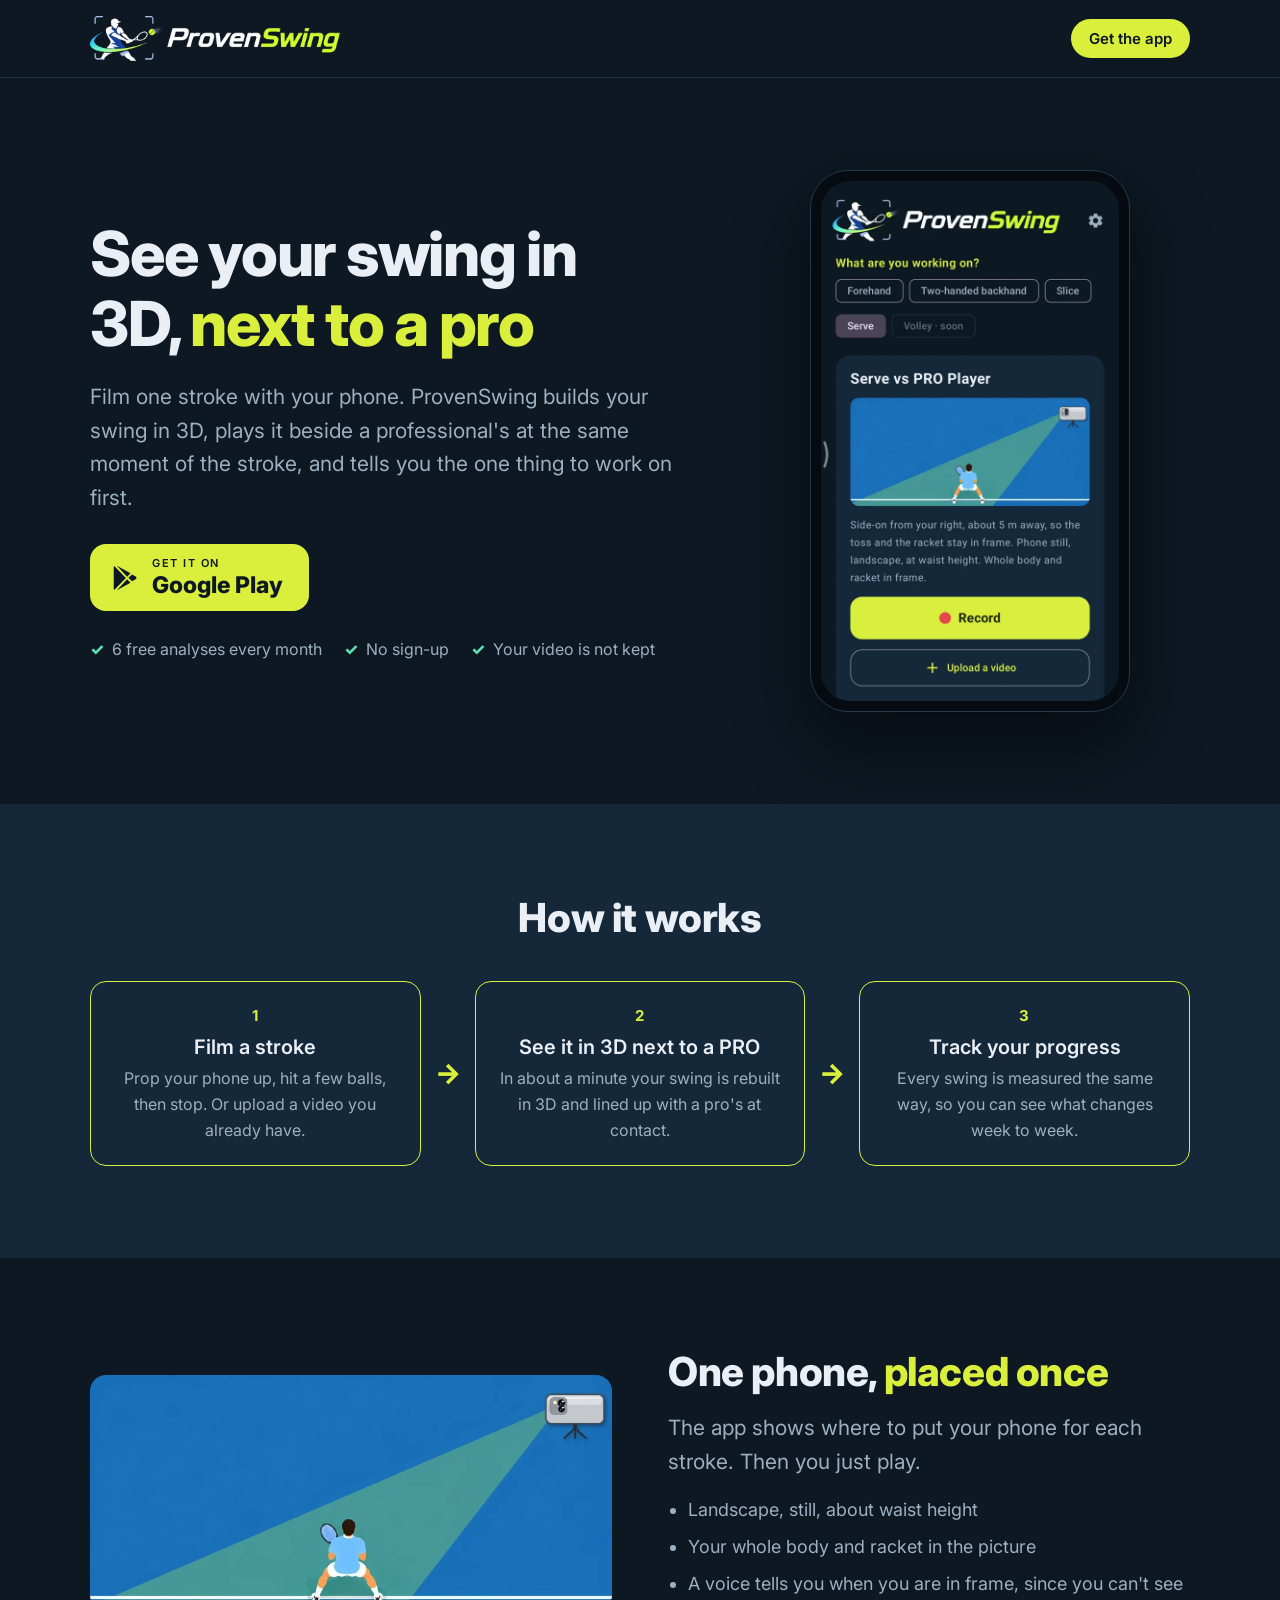
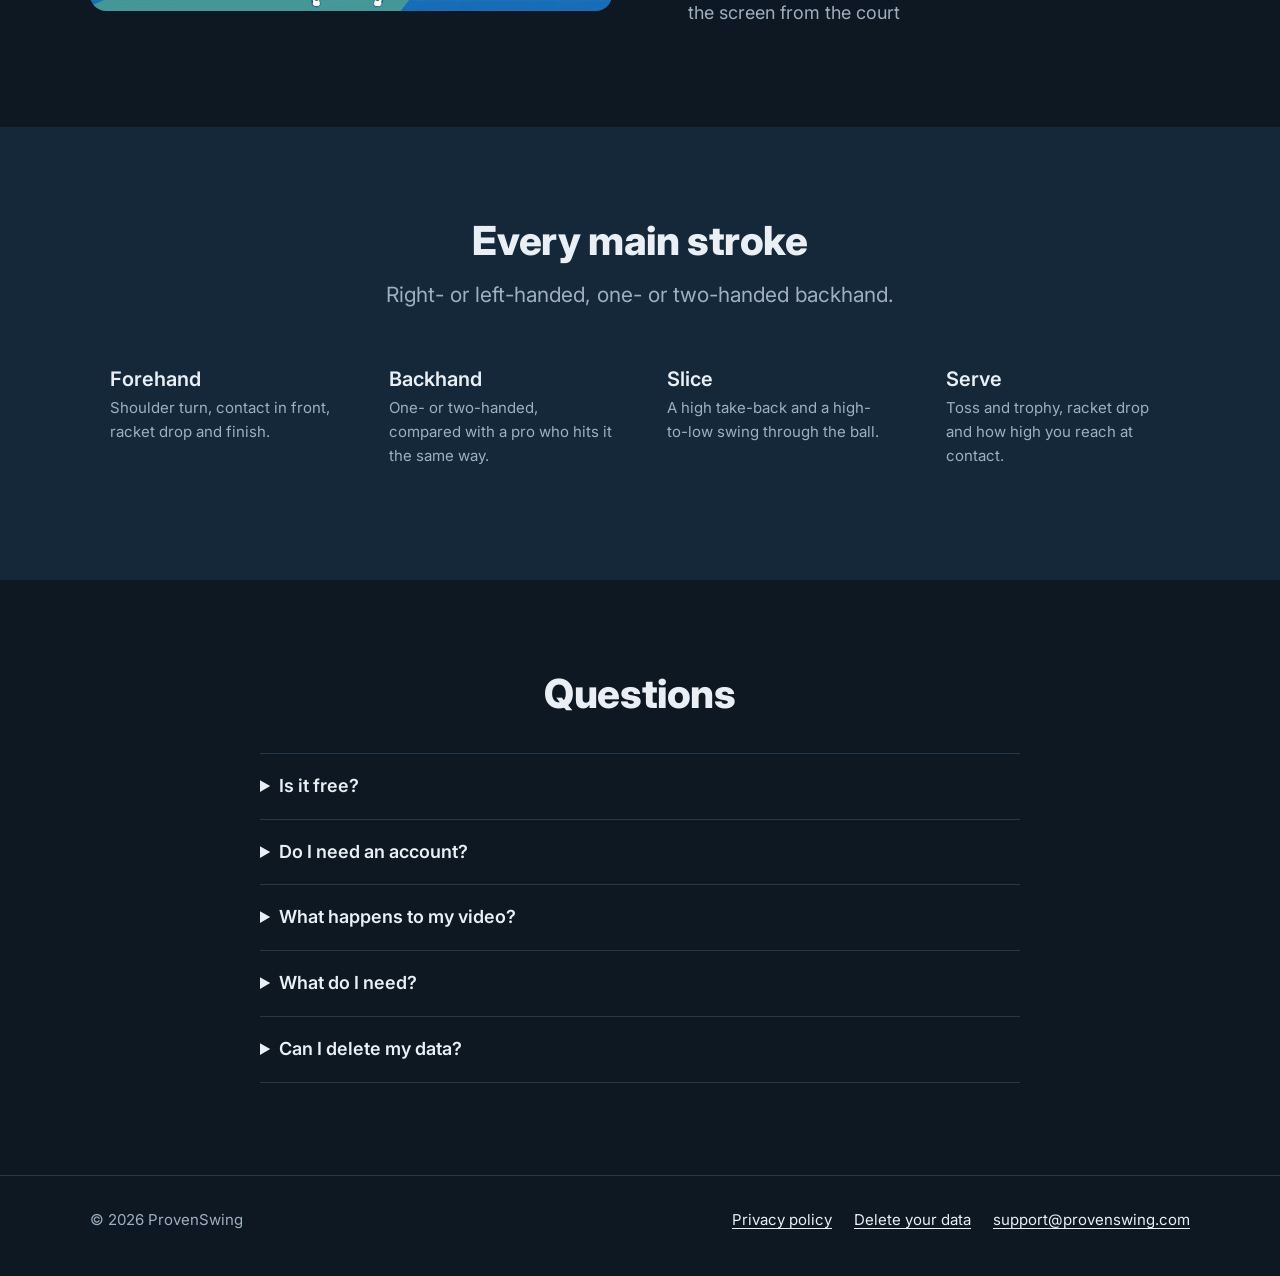
==== index.html @ a96a1ce8 "ProvenSwing home page, privacy policy and data deletion page" ====
<!doctype html>
<html lang="en">
<head>
<meta charset="utf-8">
<meta name="viewport" content="width=device-width, initial-scale=1">
<title>ProvenSwing: see your tennis swing in 3D next to a pro</title>
<meta name="description" content="Film one tennis stroke with your phone. ProvenSwing builds your swing in 3D, plays it next to a pro's, and shows the one thing to work on first. Forehand, backhand, slice and serve.">
<link rel="canonical" href="https://www.provenswing.com/">
<meta property="og:type" content="website">
<meta property="og:url" content="https://www.provenswing.com/">
<meta property="og:title" content="ProvenSwing: your tennis swing in 3D, next to a pro">
<meta property="og:description" content="Film one stroke. See it in 3D next to a pro. Track your progress.">
<meta property="og:image" content="https://www.provenswing.com/img/og.jpg">
<meta name="twitter:card" content="summary_large_image">
<meta name="theme-color" content="#0d1822">
<link rel="icon" type="image/png" href="img/icon.png">
<link rel="apple-touch-icon" href="img/icon.png">
<link rel="preconnect" href="https://fonts.googleapis.com">
<link rel="preconnect" href="https://fonts.gstatic.com" crossorigin>
<link href="https://fonts.googleapis.com/css2?family=Inter:wght@400;500;600;800&display=swap" rel="stylesheet">
<style>
  :root { --night: #0d1822; --surface: #15283a; --line: #24384c; --ball: #d9ef3c; --pro: #5fe0b0; --text: #e9eff5; --muted: #9db0c2; }
  * { box-sizing: border-box; }
  html { scroll-behavior: smooth; overflow-x: clip; }
  body { margin: 0; background: var(--night); color: var(--text); font: 400 18px/1.6 'Inter', system-ui, -apple-system, 'Segoe UI', sans-serif; overflow-x: clip; }
  h1, h2, h3 { margin: 0; line-height: 1.12; text-wrap: balance; }
  h1 { font-size: clamp(38px, 6vw, 62px); font-weight: 800; letter-spacing: -.02em; }
  h1 em, h2 em { font-style: normal; color: var(--ball); }
  h2 { font-size: clamp(28px, 4vw, 40px); font-weight: 800; letter-spacing: -.01em; }
  h3 { font-size: 20px; font-weight: 600; }
  p { margin: 0; }
  a { color: var(--ball); text-underline-offset: 3px; }
  a:focus-visible { outline: 3px solid var(--ball); outline-offset: 4px; border-radius: 6px; }
  img { max-width: 100%; display: block; }
  .wrap { width: min(1100px, 100% - 32px); margin-inline: auto; }
  section { padding: clamp(52px, 8vw, 92px) 0; }
  .lead { font-size: clamp(18px, 2vw, 21px); color: var(--muted); max-width: 33em; }
  .center { text-align: center; }
  .center .lead { margin-inline: auto; }

  header { padding: 16px 0; border-bottom: 1px solid var(--line); }
  header .wrap { display: flex; align-items: center; justify-content: space-between; gap: 16px; }
  header img { width: clamp(170px, 26vw, 250px); height: auto; }
  .btn-small { font: 600 15px/1 'Inter', sans-serif; color: var(--night); background: var(--ball); padding: 12px 18px; border-radius: 999px; text-decoration: none; white-space: nowrap; }

  .play { display: inline-flex; align-items: center; gap: 14px; background: var(--ball); color: var(--night); text-decoration: none;
          padding: 14px 26px 14px 20px; border-radius: 16px; transition: transform .15s; }
  .play:hover { transform: translateY(-2px); }
  .play svg { width: 28px; height: 28px; flex: none; }
  .play small { display: block; font: 600 11px/1 'Inter', sans-serif; letter-spacing: .14em; margin-bottom: 5px; }
  .play span { display: block; font: 800 23px/1 'Inter', sans-serif; }

  .hero .wrap { display: grid; grid-template-columns: 1.15fr .85fr; gap: clamp(28px, 5vw, 64px); align-items: center; }
  .hero .lead { margin: 22px 0 30px; }
  .ticks { list-style: none; padding: 0; margin: 26px 0 0; display: flex; flex-wrap: wrap; gap: 8px 22px; font-size: 16px; color: var(--muted); }
  .ticks li::before { content: "✓"; color: var(--pro); font-weight: 800; margin-right: 8px; }
  .phone { width: min(320px, 80vw); margin-inline: auto; background: #050b11; padding: 10px; border-radius: 38px; border: 1px solid var(--line);
           box-shadow: 0 30px 70px rgba(0,0,0,.5); }
  .phone img { border-radius: 29px; width: 100%; height: auto; }

  .flow { display: grid; grid-template-columns: 1fr auto 1fr auto 1fr; align-items: stretch; gap: 14px; margin-top: 40px; }
  .step { border: 1.5px solid var(--ball); border-radius: 16px; padding: 22px 20px; background: var(--surface); }
  .step b { display: block; color: var(--ball); font-size: 15px; letter-spacing: .08em; text-transform: uppercase; margin-bottom: 8px; }
  .step p { color: var(--muted); font-size: 16px; margin-top: 8px; }
  .arrow { align-self: center; color: var(--ball); font-size: 28px; font-weight: 800; }

  .setup { display: grid; grid-template-columns: 1fr 1fr; gap: clamp(24px, 5vw, 56px); align-items: center; }
  .setup img { border-radius: 16px; width: 100%; height: auto; }
  .setup ul { padding-left: 20px; color: var(--muted); margin: 18px 0 0; }
  .setup li { margin-bottom: 8px; }

  .cards { display: grid; grid-template-columns: repeat(4, 1fr); gap: 14px; margin-top: 36px; }
  .card { background: var(--surface); border-radius: 16px; padding: 20px; }
  .card p { color: var(--muted); font-size: 15px; margin-top: 6px; }

  .faq { max-width: 760px; margin: 36px auto 0; }
  details { border-top: 1px solid var(--line); padding: 18px 0; }
  details:last-child { border-bottom: 1px solid var(--line); }
  summary { cursor: pointer; font-weight: 600; font-size: 18px; }
  details p { color: var(--muted); margin-top: 10px; }

  footer { border-top: 1px solid var(--line); padding: 32px 0 44px; color: var(--muted); font-size: 15px; }
  footer .wrap { display: flex; flex-wrap: wrap; gap: 12px 26px; align-items: center; justify-content: space-between; }
  footer nav { display: flex; flex-wrap: wrap; gap: 10px 22px; }
  footer a { color: var(--text); }

  @media (max-width: 860px) {
    .hero .wrap, .setup { grid-template-columns: 1fr; }
    .flow { grid-template-columns: 1fr; }
    .arrow { transform: rotate(90deg); justify-self: center; }
    .cards { grid-template-columns: 1fr 1fr; }
  }
  @media (max-width: 480px) { .cards { grid-template-columns: 1fr; } .btn-small { display: none; } }
</style>
</head>
<body>
<header>
  <div class="wrap">
    <a href="/"><img src="img/logo.webp" alt="ProvenSwing" width="720" height="130"></a>
    <a class="btn-small" href="#get">Get the app</a>
  </div>
</header>

<main>
<section class="hero">
  <div class="wrap">
    <div>
      <h1>See your swing in 3D, <em>next to a pro</em></h1>
      <p class="lead">Film one stroke with your phone. ProvenSwing builds your swing in 3D, plays it beside a professional's at the same moment of the stroke, and tells you the one thing to work on first.</p>
      <a class="play" id="get" href="https://play.google.com/store/apps/details?id=com.provenswing.app">
        <svg viewBox="0 0 24 24" aria-hidden="true"><path fill="currentColor" d="M3.6 1.8c-.3.3-.4.7-.4 1.2v18c0 .5.1.9.4 1.2l10-10.2L3.6 1.8Zm11.1 11.3 2.8 2.9-11.6 6.6 8.8-9.5Zm0-2.2-8.8-9.5 11.6 6.6-2.8 2.9Zm4.2-2 3.1 1.8c.9.5.9 1.8 0 2.3l-3.1 1.8-3.1-3 3.1-2.9Z"/></svg>
        <div><small>GET IT ON</small><span>Google Play</span></div>
      </a>
      <ul class="ticks">
        <li>6 free analyses every month</li>
        <li>No sign-up</li>
        <li>Your video is not kept</li>
      </ul>
    </div>
    <div class="phone"><img src="img/screen-home.webp" alt="The ProvenSwing app: choose a stroke, place the phone, record" width="620" height="1083"></div>
  </div>
</section>

<section style="background: var(--surface)">
  <div class="wrap center">
    <h2>How it works</h2>
    <div class="flow">
      <div class="step"><b>1</b><h3>Film a stroke</h3><p>Prop your phone up, hit a few balls, then stop. Or upload a video you already have.</p></div>
      <div class="arrow" aria-hidden="true">→</div>
      <div class="step"><b>2</b><h3>See it in 3D next to a PRO</h3><p>In about a minute your swing is rebuilt in 3D and lined up with a pro's at contact.</p></div>
      <div class="arrow" aria-hidden="true">→</div>
      <div class="step"><b>3</b><h3>Track your progress</h3><p>Every swing is measured the same way, so you can see what changes week to week.</p></div>
    </div>
  </div>
</section>

<section>
  <div class="wrap setup">
    <img src="img/camera-placement.webp" alt="Top-down view: the phone stands in front of the player's hitting side, with the whole body in view" width="900" height="406" loading="lazy">
    <div>
      <h2>One phone, <em>placed once</em></h2>
      <p class="lead" style="margin-top:16px">The app shows where to put your phone for each stroke. Then you just play.</p>
      <ul>
        <li>Landscape, still, about waist height</li>
        <li>Your whole body and racket in the picture</li>
        <li>A voice tells you when you are in frame, since you can't see the screen from the court</li>
      </ul>
    </div>
  </div>
</section>

<section style="background: var(--surface)">
  <div class="wrap center">
    <h2>Every main stroke</h2>
    <p class="lead" style="margin-top:14px">Right- or left-handed, one- or two-handed backhand.</p>
    <div class="cards" style="text-align:left">
      <div class="card"><h3>Forehand</h3><p>Shoulder turn, contact in front, racket drop and finish.</p></div>
      <div class="card"><h3>Backhand</h3><p>One- or two-handed, compared with a pro who hits it the same way.</p></div>
      <div class="card"><h3>Slice</h3><p>A high take-back and a high-to-low swing through the ball.</p></div>
      <div class="card"><h3>Serve</h3><p>Toss and trophy, racket drop and how high you reach at contact.</p></div>
    </div>
  </div>
</section>

<section>
  <div class="wrap">
    <h2 class="center">Questions</h2>
    <div class="faq">
      <details><summary>Is it free?</summary><p>Yes. Everyone gets 6 analyses a month, and the count starts again on the 1st. A short ad plays while the server builds your 3D swing.</p></details>
      <details><summary>Do I need an account?</summary><p>No. There is no sign-up, no email and no password.</p></details>
      <details><summary>What happens to my video?</summary><p>Only the stroke you pick (about 3 seconds, without sound) is sent to our server to build the 3D model. It is deleted as soon as your result is ready. Your results stay on your phone. Read the <a href="privacy.html">privacy policy</a>.</p></details>
      <details><summary>What do I need?</summary><p>An Android phone, a way to stand it up (a small tripod, a bag or the net post) and an internet connection. Mobile data is fine: a swing is a few MB each way.</p></details>
      <details><summary>Can I delete my data?</summary><p>Yes, in the app: Settings, then Delete my data. See <a href="delete-data.html">how to delete your data</a>.</p></details>
    </div>
  </div>
</section>
</main>

<footer>
  <div class="wrap">
    <span>© 2026 ProvenSwing</span>
    <nav aria-label="Site">
      <a href="privacy.html">Privacy policy</a>
      <a href="delete-data.html">Delete your data</a>
      <a href="mailto:support@provenswing.com">support@provenswing.com</a>
    </nav>
  </div>
</footer>
</body>
</html>
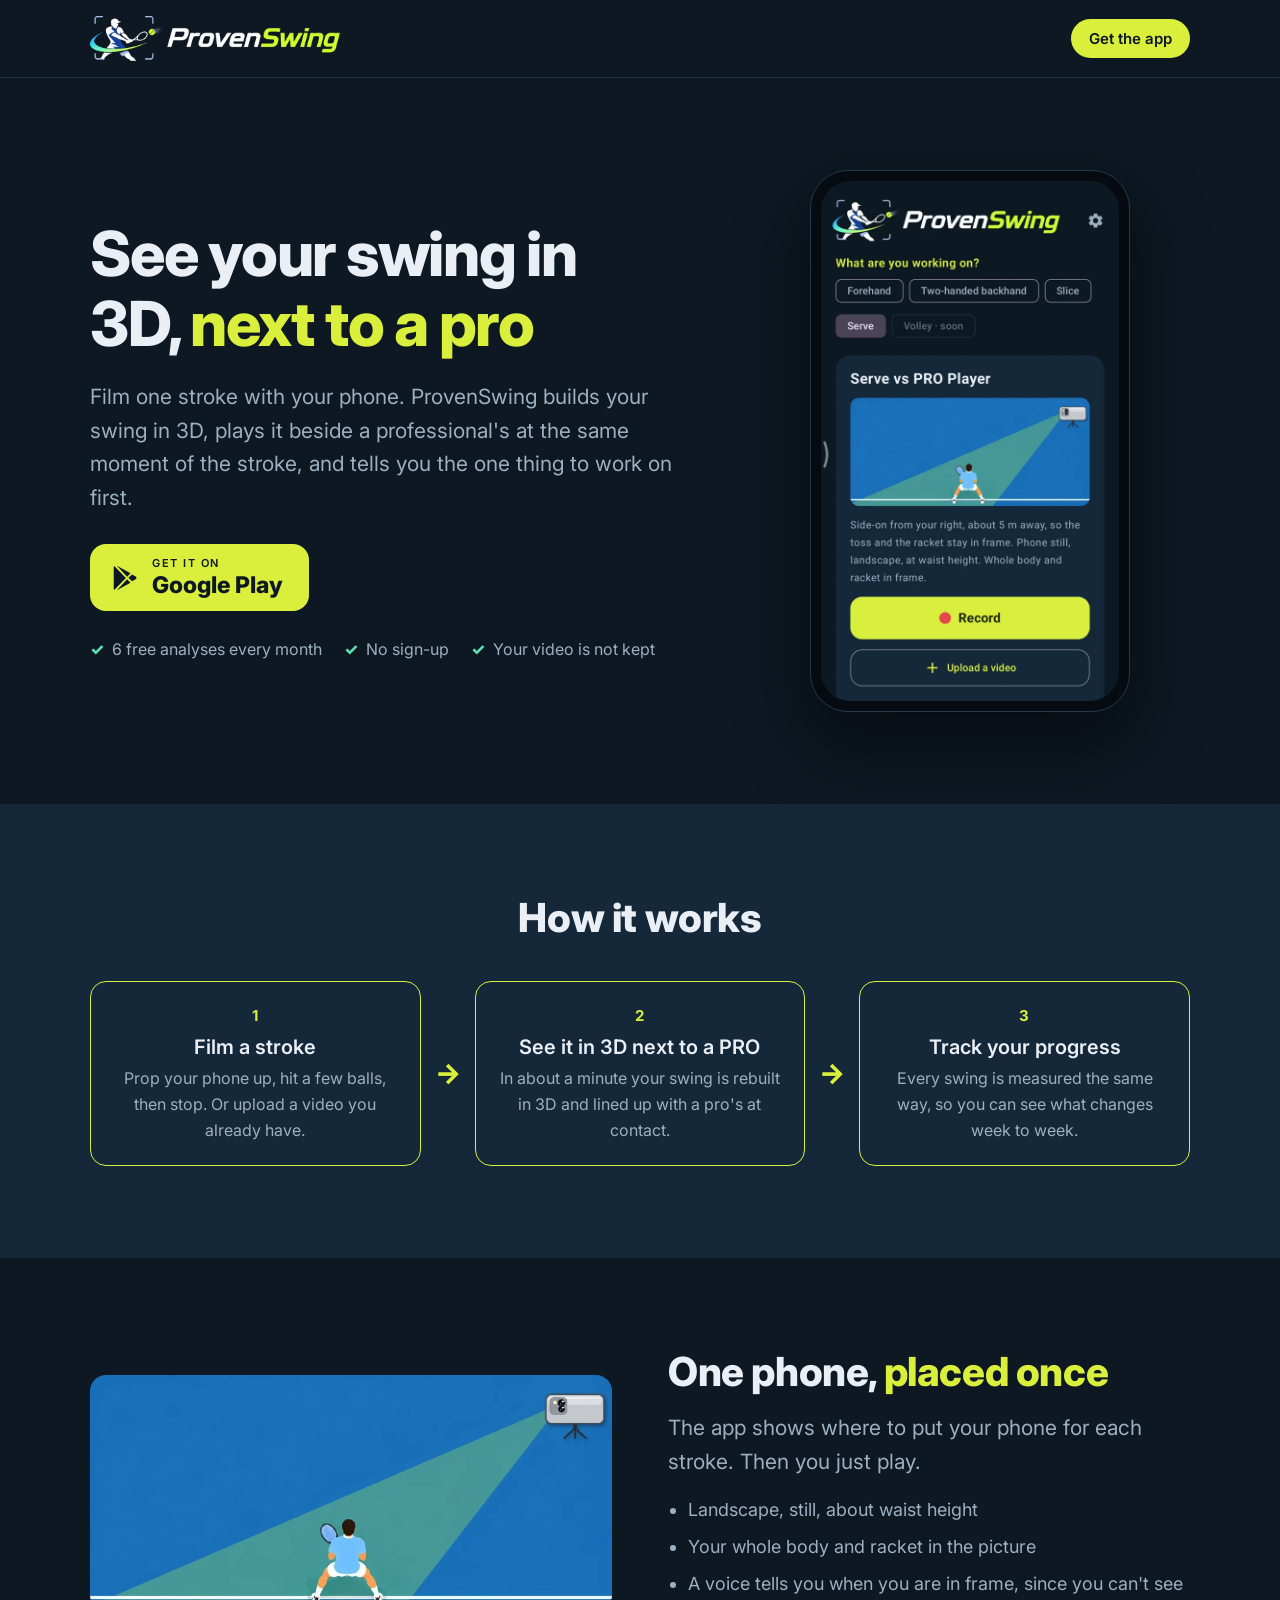
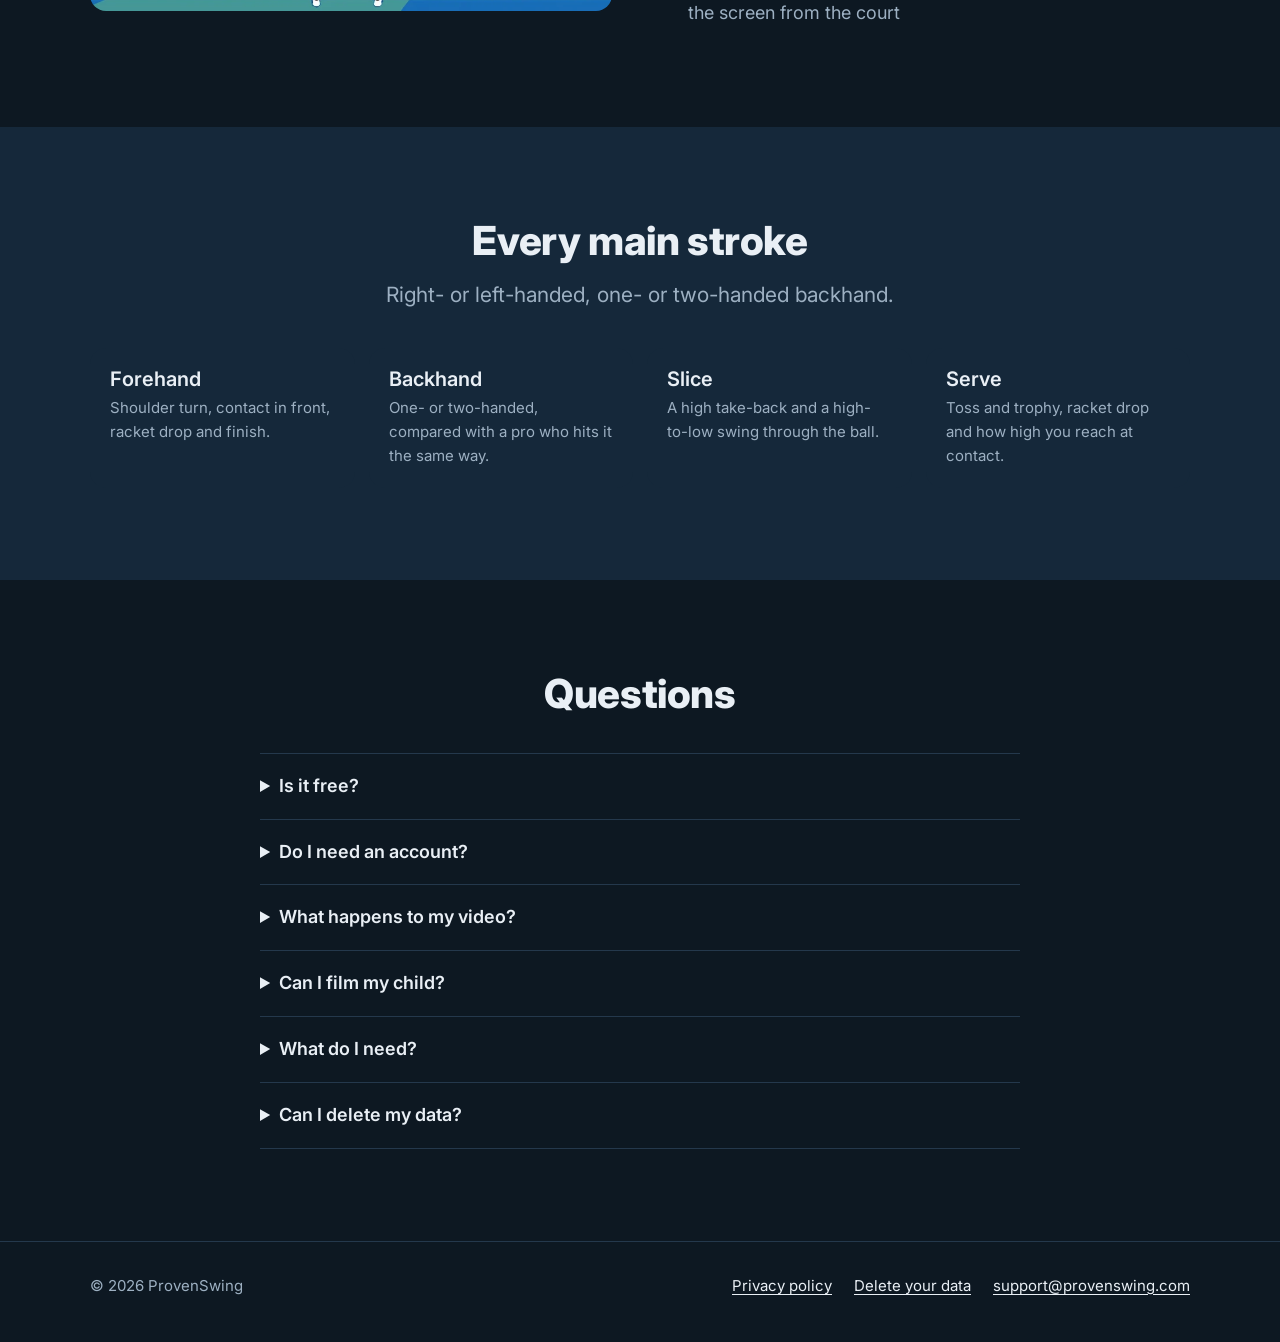
==== commit bad9a577: "Policies: no personal name; the app is used by adults, who may film children" ====
--- a/index.html
+++ b/index.html
@@ -169,6 +169,7 @@
       <details><summary>Is it free?</summary><p>Yes. Everyone gets 6 analyses a month, and the count starts again on the 1st. A short ad plays while the server builds your 3D swing.</p></details>
       <details><summary>Do I need an account?</summary><p>No. There is no sign-up, no email and no password.</p></details>
       <details><summary>What happens to my video?</summary><p>Only the stroke you pick (about 3 seconds, without sound) is sent to our server to build the 3D model. It is deleted as soon as your result is ready. Your results stay on your phone. Read the <a href="privacy.html">privacy policy</a>.</p></details>
+      <details><summary>Can I film my child?</summary><p>Yes. ProvenSwing is used by adults, and many of them film a child they coach or a son or daughter. The clip is deleted from our server once the result is ready, and the result stays on your phone.</p></details>
       <details><summary>What do I need?</summary><p>An Android phone, a way to stand it up (a small tripod, a bag or the net post) and an internet connection. Mobile data is fine: a swing is a few MB each way.</p></details>
       <details><summary>Can I delete my data?</summary><p>Yes, in the app: Settings, then Delete my data. See <a href="delete-data.html">how to delete your data</a>.</p></details>
     </div>
